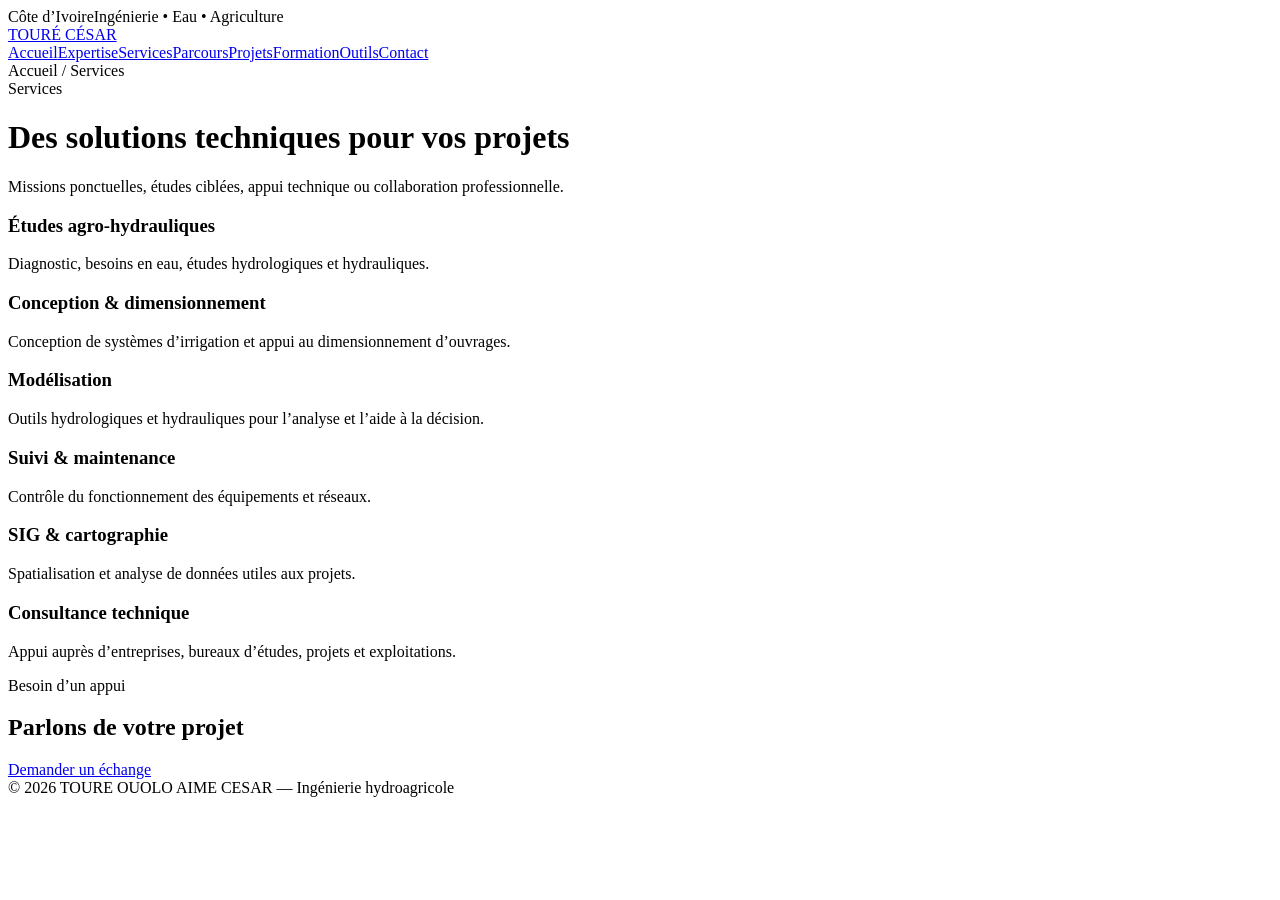
==== services.html @ d67a8e85 "Add files via upload" ====
<!doctype html><html lang="fr"><head><meta charset="utf-8"><meta name="viewport" content="width=device-width,initial-scale=1"><title>Services | TOURE CÉSAR</title><link rel="stylesheet" href="css/style.css"></head><body><div class="topbar"><div class="container"><span>Côte d’Ivoire</span><span>Ingénierie • Eau • Agriculture</span></div></div>
<nav class="nav"><div class="container navin"><a class="logo" href="index.html">TOURÉ CÉSAR</a><div class="menu">
<a class="" href="index.html">Accueil</a><a class="" href="expertise.html">Expertise</a><a class="active" href="services.html">Services</a><a class="" href="experiences.html">Parcours</a><a class="" href="projets.html">Projets</a><a class="" href="formation.html">Formation</a><a class="" href="outils.html">Outils</a><a class="cta" href="contact.html">Contact</a></div></div></nav><header class="page-hero"><div class="container"><div class="crumb">Accueil / Services</div><div class="eyebrow">Services</div><h1>Des solutions techniques pour vos projets</h1><p class="lead">Missions ponctuelles, études ciblées, appui technique ou collaboration professionnelle.</p></div></header><section><div class="container grid2"><div class="card"><h3>Études agro-hydrauliques</h3><p>Diagnostic, besoins en eau, études hydrologiques et hydrauliques.</p></div><div class="card"><h3>Conception & dimensionnement</h3><p>Conception de systèmes d’irrigation et appui au dimensionnement d’ouvrages.</p></div><div class="card"><h3>Modélisation</h3><p>Outils hydrologiques et hydrauliques pour l’analyse et l’aide à la décision.</p></div><div class="card"><h3>Suivi & maintenance</h3><p>Contrôle du fonctionnement des équipements et réseaux.</p></div><div class="card"><h3>SIG & cartographie</h3><p>Spatialisation et analyse de données utiles aux projets.</p></div><div class="card"><h3>Consultance technique</h3><p>Appui auprès d’entreprises, bureaux d’études, projets et exploitations.</p></div></div></section><section class="dark"><div class="container"><div class="eyebrow">Besoin d’un appui</div><h2 class="section-title">Parlons de votre projet</h2><a class="btn primary" href="contact.html">Demander un échange</a></div></section><footer>© 2026 TOURE OUOLO AIME CESAR — Ingénierie hydroagricole</footer></body></html>
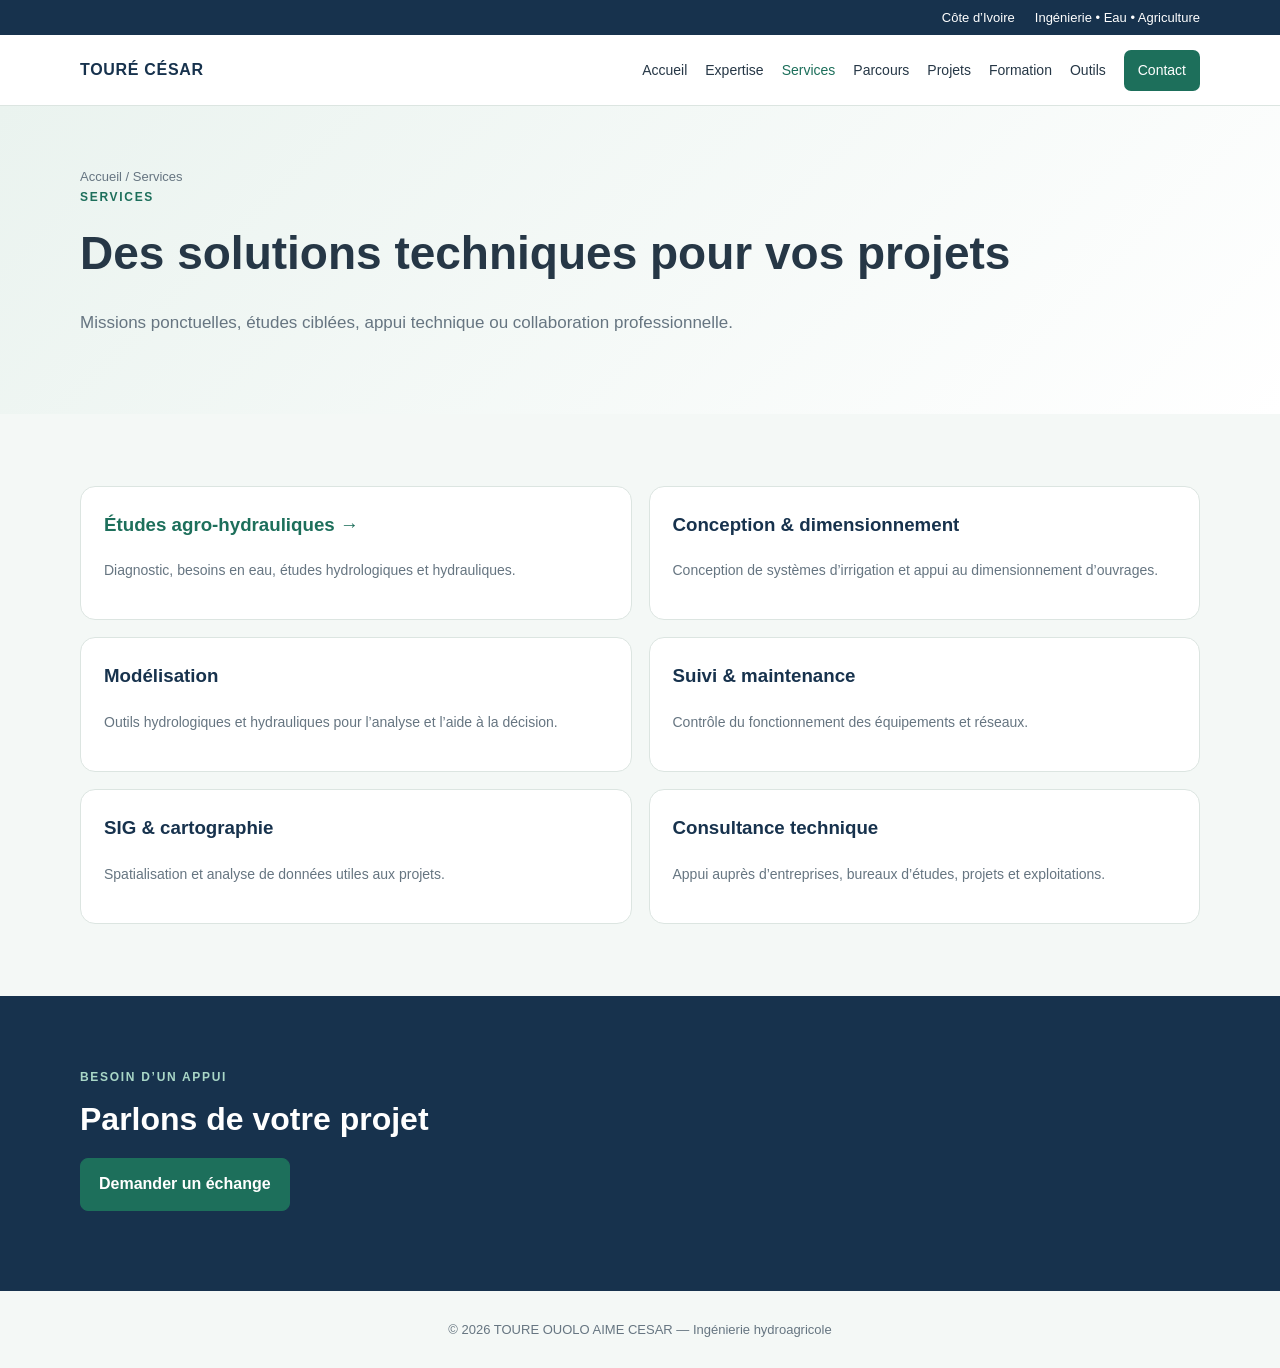
==== commit 4ece96b5: "Add files via upload" ====
--- a/services.html
+++ b/services.html
@@ -1,3 +1,3 @@
 <!doctype html><html lang="fr"><head><meta charset="utf-8"><meta name="viewport" content="width=device-width,initial-scale=1"><title>Services | TOURE CÉSAR</title><link rel="stylesheet" href="css/style.css"></head><body><div class="topbar"><div class="container"><span>Côte d’Ivoire</span><span>Ingénierie • Eau • Agriculture</span></div></div>
 <nav class="nav"><div class="container navin"><a class="logo" href="index.html">TOURÉ CÉSAR</a><div class="menu">
-<a class="" href="index.html">Accueil</a><a class="" href="expertise.html">Expertise</a><a class="active" href="services.html">Services</a><a class="" href="experiences.html">Parcours</a><a class="" href="projets.html">Projets</a><a class="" href="formation.html">Formation</a><a class="" href="outils.html">Outils</a><a class="cta" href="contact.html">Contact</a></div></div></nav><header class="page-hero"><div class="container"><div class="crumb">Accueil / Services</div><div class="eyebrow">Services</div><h1>Des solutions techniques pour vos projets</h1><p class="lead">Missions ponctuelles, études ciblées, appui technique ou collaboration professionnelle.</p></div></header><section><div class="container grid2"><div class="card"><h3>Études agro-hydrauliques</h3><p>Diagnostic, besoins en eau, études hydrologiques et hydrauliques.</p></div><div class="card"><h3>Conception & dimensionnement</h3><p>Conception de systèmes d’irrigation et appui au dimensionnement d’ouvrages.</p></div><div class="card"><h3>Modélisation</h3><p>Outils hydrologiques et hydrauliques pour l’analyse et l’aide à la décision.</p></div><div class="card"><h3>Suivi & maintenance</h3><p>Contrôle du fonctionnement des équipements et réseaux.</p></div><div class="card"><h3>SIG & cartographie</h3><p>Spatialisation et analyse de données utiles aux projets.</p></div><div class="card"><h3>Consultance technique</h3><p>Appui auprès d’entreprises, bureaux d’études, projets et exploitations.</p></div></div></section><section class="dark"><div class="container"><div class="eyebrow">Besoin d’un appui</div><h2 class="section-title">Parlons de votre projet</h2><a class="btn primary" href="contact.html">Demander un échange</a></div></section><footer>© 2026 TOURE OUOLO AIME CESAR — Ingénierie hydroagricole</footer></body></html>+<a class="" href="index.html">Accueil</a><a class="" href="expertise.html">Expertise</a><a class="active" href="services.html">Services</a><a class="" href="experiences.html">Parcours</a><a class="" href="projets.html">Projets</a><a class="" href="formation.html">Formation</a><a class="" href="outils.html">Outils</a><a class="cta" href="contact.html">Contact</a></div></div></nav><header class="page-hero"><div class="container"><div class="crumb">Accueil / Services</div><div class="eyebrow">Services</div><h1>Des solutions techniques pour vos projets</h1><p class="lead">Missions ponctuelles, études ciblées, appui technique ou collaboration professionnelle.</p></div></header><section><div class="container grid2"><a class="card" href="etude-agro-hydraulique.html"><h3>Études agro-hydrauliques →</h3><p>Diagnostic, besoins en eau, études hydrologiques et hydrauliques.</p></a><div class="card"><h3>Conception & dimensionnement</h3><p>Conception de systèmes d’irrigation et appui au dimensionnement d’ouvrages.</p></div><div class="card"><h3>Modélisation</h3><p>Outils hydrologiques et hydrauliques pour l’analyse et l’aide à la décision.</p></div><div class="card"><h3>Suivi & maintenance</h3><p>Contrôle du fonctionnement des équipements et réseaux.</p></div><div class="card"><h3>SIG & cartographie</h3><p>Spatialisation et analyse de données utiles aux projets.</p></div><div class="card"><h3>Consultance technique</h3><p>Appui auprès d’entreprises, bureaux d’études, projets et exploitations.</p></div></div></section><section class="dark"><div class="container"><div class="eyebrow">Besoin d’un appui</div><h2 class="section-title">Parlons de votre projet</h2><a class="btn primary" href="contact.html">Demander un échange</a></div></section><footer>© 2026 TOURE OUOLO AIME CESAR — Ingénierie hydroagricole</footer></body></html>
--- a/css/style.css
+++ b/css/style.css
@@ -0,0 +1 @@
+*{box-sizing:border-box}body{margin:0;font-family:Arial,sans-serif;color:#263746;background:#f4f8f6;line-height:1.65}a{text-decoration:none;color:inherit}.container{width:min(1120px,92%);margin:auto}.topbar{background:#17324d;color:#fff;font-size:13px}.topbar .container{display:flex;justify-content:flex-end;gap:20px;padding:7px 0}.nav{position:sticky;top:0;z-index:20;background:#fff;border-bottom:1px solid #dce5e1}.navin{display:flex;align-items:center;justify-content:space-between;min-height:70px}.logo{font-weight:800;letter-spacing:.7px;color:#17324d}.menu{display:flex;gap:18px;align-items:center;font-size:14px}.menu a:hover,.menu .active{color:#1d6f5b}.cta{background:#1d6f5b;color:#fff!important;padding:9px 14px;border-radius:7px}.hero{padding:90px 0;background:linear-gradient(135deg,#eaf3ef,#fff)}.hero-grid{display:grid;grid-template-columns:1.25fr .75fr;gap:55px;align-items:center}.eyebrow{color:#1d6f5b;text-transform:uppercase;letter-spacing:1.7px;font-weight:800;font-size:12px}.hero h1{font-size:clamp(38px,6vw,68px);line-height:1.02;letter-spacing:-2px;margin:12px 0}.hero h2{font-size:24px;font-weight:500;color:#38546a;margin:0 0 18px}.lead{font-size:17px;color:#667581;max-width:780px}.buttons{margin-top:25px}.btn{display:inline-block;padding:12px 18px;border-radius:8px;border:1px solid #1d6f5b;font-weight:700;margin:0 8px 8px 0}.primary{background:#1d6f5b;color:#fff}.stats{display:grid;gap:12px}.stat,.card{background:#fff;border:1px solid #dce5e1;border-radius:15px;padding:23px}a.card{display:block;transition:transform .15s,border-color .15s}a.card:hover{transform:translateY(-3px);border-color:#1d6f5b}a.card h3{color:#1d6f5b}.stat strong{display:block;font-size:30px;color:#17324d}.stat span{color:#667581;font-size:13px}section{padding:72px 0}.band{background:#fff}.section-title{font-size:32px;margin:6px 0 12px}.grid4{display:grid;grid-template-columns:repeat(4,1fr);gap:17px}.grid3{display:grid;grid-template-columns:repeat(3,1fr);gap:17px}.grid2{display:grid;grid-template-columns:repeat(2,1fr);gap:17px}.card h3{margin-top:0;color:#17324d}.card p{font-size:14px;color:#667581}.timeline{border-left:2px solid #dce5e1;padding-left:27px}.item{margin-bottom:35px}.date{color:#1d6f5b;font-weight:800;font-size:13px}.item h3{margin:4px 0}.item p{color:#667581}.taglist{display:flex;flex-wrap:wrap;gap:9px}.tag{background:#fff;border:1px solid #dce5e1;border-radius:30px;padding:7px 12px;font-size:13px}.dark{background:#17324d;color:#fff}.dark .lead{color:#d6e0e6}.dark .eyebrow{color:#a9d7c7}.dark a{color:#fff}.dark .card{color:#263746}.dark .card h3{color:#17324d}.dark .card a{color:#1d6f5b;font-weight:700}.page-hero{padding:60px 0;background:linear-gradient(135deg,#eaf3ef,#fff)}.page-hero h1{font-size:46px;margin:8px 0}.crumb{font-size:13px;color:#667581}footer{text-align:center;padding:28px;color:#667581;font-size:13px}@media(max-width:850px){.hero-grid,.grid3,.grid2{grid-template-columns:1fr}.grid4{grid-template-columns:repeat(2,1fr)}.menu a:not(.cta){display:none}.hero{padding:65px 0}}@media(max-width:520px){.grid4{grid-template-columns:1fr}}
